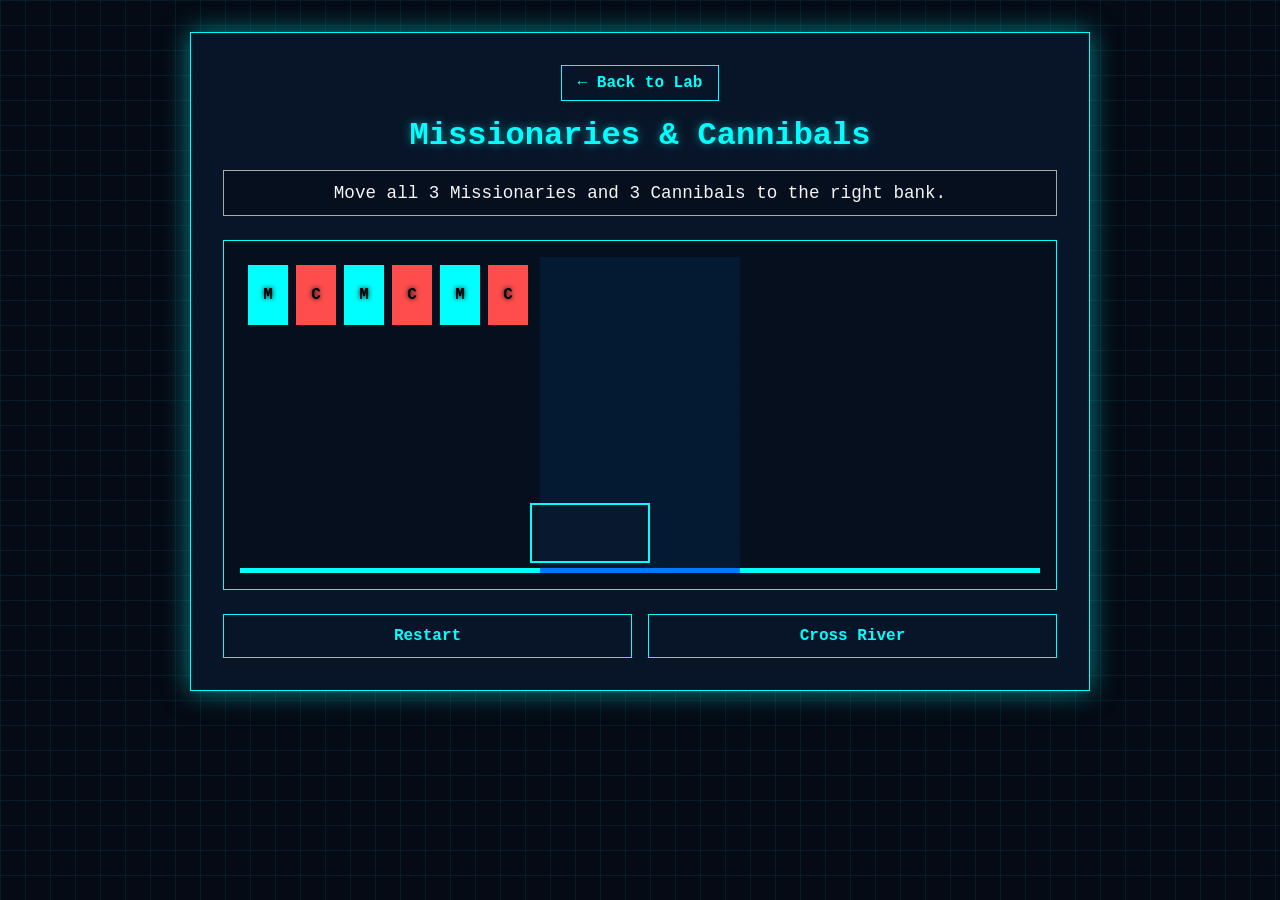
==== games/missionaries-cannibals/index.html @ 7570eb73 "Upload website files: index.html, style.css, and games folder" ====
<!DOCTYPE html>
<html lang="en">
<head>
    <meta charset="UTF-8">
    <meta name="viewport" content="width=device-width, initial-scale=1.0">
    <title>AI Sim: Missionaries & Cannibals</title>
    <link rel="stylesheet" href="style.css">
    <script src="script.js" defer></script>
</head>
<body>

    <div class="game-container">

        <header class="game-header">
            <a href="../../index.html" class="btn-back">&larr; Back to Lab</a>
            <h1>Missionaries & Cannibals</h1>
        </header>

        <div class="message-area">
            <p id="message">Move all 3 Missionaries and 3 Cannibals to the right bank. Good luck.</p>
        </div>

        <div class="simulation-world">
            
            <div class="bank dropzone" id="bank-left">
                </div>
            
            <div class="river">
                <div class="boat dropzone" id="boat">
                    </div>
            </div>

            <div class="bank dropzone" id="bank-right">
                </div>

        </div>
        
        <div class="controls">
            <button id="restart-button" class="btn-play">Restart</button>
            <button id="cross-river-button" class="btn-play">Cross River</button>
        </div>

    </div>

</body>
</html>
---- games/missionaries-cannibals/style.css ----
/* --- Global Variables & Theme Configuration --- */
:root {
    --bg-color: #050a14;
    --card-bg-color: rgba(10, 25, 47, 0.75);
    --primary-color: #00ffff;
    --primary-glow: rgba(0, 255, 255, 0.5);
    --secondary-color: #ffffff;
    --error-color: #ff4d4d; /* For Cannibals */
    --text-color: #f5f5f5;
    --text-muted: #aaa;
    --font-family: 'Consolas', 'Monaco', 'Menlo', 'Courier New', monospace;
}

/* --- Basic Reset --- */
* {
    margin: 0;
    padding: 0;
    box-sizing: border-box;
}

body {
    font-family: var(--font-family);
    background-color: var(--bg-color);
    color: var(--text-color);
    display: flex;
    justify-content: center;
    align-items: flex-start;
    min-height: 100vh;
    padding: 2rem 0;
    
    /* HUD grid background */
    background-image:
        linear-gradient(rgba(0, 255, 255, 0.07) 1px, transparent 1px),
        linear-gradient(90deg, rgba(0, 255, 255, 0.07) 1px, transparent 1px);
    background-size: 25px 25px;
}

.game-container {
    width: 90%;
    max-width: 900px;
    background-color: var(--card-bg-color);
    border: 1px solid var(--primary-color);
    box-shadow: 0 0 25px var(--primary-glow);
    backdrop-filter: blur(8px);
    padding: 2rem;
    text-align: center;
}

/* --- Header & Back Button --- */
.game-header {
    margin-bottom: 1rem;
}
.game-header h1 {
    font-size: 2rem;
    color: var(--primary-color);
    text-shadow: 0 0 8px var(--primary-glow);
    margin-top: 1rem;
}
.btn-back {
    display: inline-block;
    padding: 0.5rem 1rem;
    background-color: transparent;
    border: 1px solid var(--primary-color);
    color: var(--primary-color);
    text-decoration: none;
    font-weight: bold;
    transition: all 0.2s;
}
.btn-back:hover {
    background-color: var(--primary-color);
    color: #000;
    box-shadow: 0 0 15px var(--primary-glow);
}

/* --- Message Area --- */
.message-area {
    padding: 0.75rem;
    margin-bottom: 1.5rem;
    min-height: 2.5rem;
    background-color: rgba(5, 10, 20, 0.5);
    border: 1px solid var(--text-muted);
}
.message-area p {
    font-size: 1.1rem;
    transition: color 0.3s;
}
.message-area .win {
    color: var(--primary-color);
    font-weight: bold;
}
.message-area .lose {
    color: var(--error-color);
    font-weight: bold;
}

/* --- Simulation World --- */
.simulation-world {
    display: flex;
    width: 100%;
    height: 350px;
    border: 1px solid var(--primary-color);
    background-color: rgba(5, 10, 20, 0.5);
    padding: 1rem;
    align-items: flex-end; /* Puts items at the "bottom" */
}
.bank {
    flex: 1; /* Banks take up equal space */
    height: 100%;
    padding: 0.5rem;
    border-bottom: 5px solid var(--primary-color);
    display: flex;
    flex-wrap: wrap;
    gap: 0.5rem;
    align-content: flex-start;
}
.river {
    width: 200px;
    height: 100%;
    background-color: rgba(0, 50, 100, 0.3);
    position: relative;
    border-bottom: 5px solid #007bff;
}
.boat {
    width: 120px;
    height: 60px;
    background-color: var(--card-bg-color);
    border: 2px solid var(--primary-color);
    position: absolute;
    bottom: 5px; /* Just above the "ground" */
    left: -10px; /* Start at left bank */
    transition: left 0.7s ease-in-out;
    padding: 0.25rem;
    display: flex;
    gap: 0.25rem;
    justify-content: center;
    align-items: center;
}
.boat.on-right-bank {
    /* (200px river) - (120px boat) + 10px padding */
    left: 90px;
}

/* --- Characters --- */
.character {
    width: 40px;
    height: 60px;
    cursor: grab;
    transition: opacity 0.2s, box-shadow 0.2s;
    font-weight: bold;
    display: flex;
    justify-content: center;
    align-items: center;
    color: #000;
    user-select: none;
}
.missionary {
    background-color: var(--primary-color);
    text-shadow: 0 0 5px #000;
}
.cannibal {
    background-color: var(--error-color);
    text-shadow: 0 0 5px #000;
}

/* --- Drag-and-Drop Helper Classes --- */
.character.dragging {
    opacity: 0.5;
    cursor: grabbing;
}
.dropzone.drag-over {
    background-color: rgba(0, 255, 255, 0.1);
    box-shadow: 0 0 10px var(--primary-glow) inset;
}

/* --- Controls --- */
.controls {
    display: flex;
    gap: 1rem;
    margin-top: 1.5rem;
}

/* Re-use 'btn-play' style */
.btn-play {
    flex: 1;
    padding: 0.75rem;
    background-color: transparent;
    border: 1px solid var(--primary-color);
    color: var(--primary-color);
    font-family: var(--font-family);
    font-size: 1rem;
    font-weight: bold;
    cursor: pointer;
    transition: all 0.2s;
}
.btn-play:hover:not(:disabled) {
    background-color: var(--primary-color);
    color: #000;
    text-shadow: none;
    box-shadow: 0 0 15px var(--primary-glow);
}
.btn-play:disabled {
    border-color: #444;
    color: #777;
    cursor: not-allowed;
}
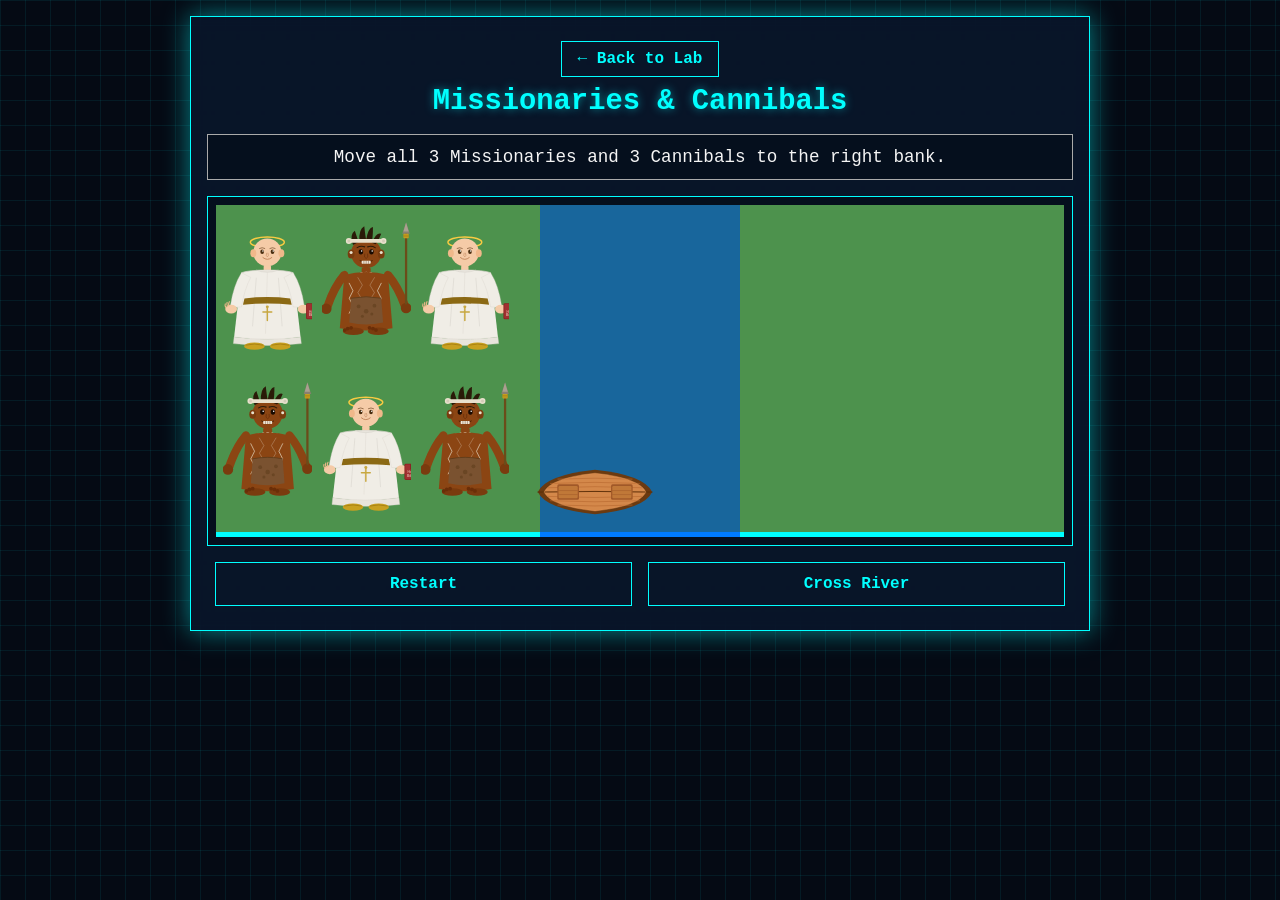
==== commit 3af62a1e: "Add SVG asset for missionary character in the missionaries-cannibals game" ====
--- a/games/missionaries-cannibals/index.html
+++ b/games/missionaries-cannibals/index.html
@@ -1,5 +1,6 @@
 <!DOCTYPE html>
 <html lang="en">
+
 <head>
     <meta charset="UTF-8">
     <meta name="viewport" content="width=device-width, initial-scale=1.0">
@@ -7,6 +8,7 @@
     <link rel="stylesheet" href="style.css">
     <script src="script.js" defer></script>
 </head>
+
 <body>
 
     <div class="game-container">
@@ -21,20 +23,20 @@
         </div>
 
         <div class="simulation-world">
-            
+
             <div class="bank dropzone" id="bank-left">
-                </div>
-            
+            </div>
+
             <div class="river">
                 <div class="boat dropzone" id="boat">
-                    </div>
+                </div>
             </div>
 
             <div class="bank dropzone" id="bank-right">
-                </div>
+            </div>
 
         </div>
-        
+
         <div class="controls">
             <button id="restart-button" class="btn-play">Restart</button>
             <button id="cross-river-button" class="btn-play">Cross River</button>
@@ -43,4 +45,5 @@
     </div>
 
 </body>
+
 </html>
--- a/games/missionaries-cannibals/style.css
+++ b/games/missionaries-cannibals/style.css
@@ -5,10 +5,14 @@
     --primary-color: #00ffff;
     --primary-glow: rgba(0, 255, 255, 0.5);
     --secondary-color: #ffffff;
-    --error-color: #ff4d4d; /* For Cannibals */
+    --error-color: #ff4d4d;
+    /* For Cannibals */
     --text-color: #f5f5f5;
     --text-muted: #aaa;
     --font-family: 'Consolas', 'Monaco', 'Menlo', 'Courier New', monospace;
+
+    /* CRITICAL FIX: Base sizes on standard units (Used for Desktop Cap) */
+    --river-width-ratio: 30%;
 }
 
 /* --- Basic Reset --- */
@@ -26,36 +30,39 @@
     justify-content: center;
     align-items: flex-start;
     min-height: 100vh;
-    padding: 2rem 0;
-    
+    padding: 1rem 0.5rem;
+
     /* HUD grid background */
     background-image:
         linear-gradient(rgba(0, 255, 255, 0.07) 1px, transparent 1px),
         linear-gradient(90deg, rgba(0, 255, 255, 0.07) 1px, transparent 1px);
     background-size: 25px 25px;
+    overflow-x: hidden;
 }
 
 .game-container {
-    width: 90%;
+    width: 95%;
     max-width: 900px;
     background-color: var(--card-bg-color);
     border: 1px solid var(--primary-color);
     box-shadow: 0 0 25px var(--primary-glow);
     backdrop-filter: blur(8px);
-    padding: 2rem;
+    padding: 1.5rem 1rem;
     text-align: center;
 }
 
-/* --- Header & Back Button --- */
+/* --- Header & Message Area --- */
 .game-header {
     margin-bottom: 1rem;
 }
+
 .game-header h1 {
-    font-size: 2rem;
+    font-size: 1.8rem;
     color: var(--primary-color);
     text-shadow: 0 0 8px var(--primary-glow);
-    margin-top: 1rem;
-}
+    margin-top: 0.5rem;
+}
+
 .btn-back {
     display: inline-block;
     padding: 0.5rem 1rem;
@@ -65,121 +72,146 @@
     text-decoration: none;
     font-weight: bold;
     transition: all 0.2s;
-}
+    position: relative;
+    z-index: 10;
+}
+
 .btn-back:hover {
     background-color: var(--primary-color);
     color: #000;
     box-shadow: 0 0 15px var(--primary-glow);
 }
 
-/* --- Message Area --- */
 .message-area {
     padding: 0.75rem;
-    margin-bottom: 1.5rem;
+    margin-bottom: 1rem;
     min-height: 2.5rem;
     background-color: rgba(5, 10, 20, 0.5);
     border: 1px solid var(--text-muted);
 }
+
 .message-area p {
     font-size: 1.1rem;
-    transition: color 0.3s;
-}
-.message-area .win {
-    color: var(--primary-color);
-    font-weight: bold;
-}
+}
+
 .message-area .lose {
     color: var(--error-color);
     font-weight: bold;
 }
 
-/* --- Simulation World --- */
+.win {
+    color: lightgreen;
+    font-weight: bold;
+}
+
+
+/* --- Simulation World (FLUID BASE) --- */
 .simulation-world {
     display: flex;
     width: 100%;
     height: 350px;
+    /* Base height */
     border: 1px solid var(--primary-color);
     background-color: rgba(5, 10, 20, 0.5);
-    padding: 1rem;
-    align-items: flex-end; /* Puts items at the "bottom" */
-}
+    padding: 0.5rem;
+    align-items: flex-end;
+
+    /* CRITICAL FIX: Removed min-width to allow shrinking */
+    overflow-x: hidden;
+}
+
 .bank {
-    flex: 1; /* Banks take up equal space */
+    flex: 1;
     height: 100%;
-    padding: 0.5rem;
+    padding: 0.25rem;
     border-bottom: 5px solid var(--primary-color);
+    background-color: rgb(77, 146, 77);
     display: flex;
     flex-wrap: wrap;
-    gap: 0.5rem;
+    gap: 0.25rem;
     align-content: flex-start;
 }
+
 .river {
     width: 200px;
+    /* Base desktop width */
     height: 100%;
-    background-color: rgba(0, 50, 100, 0.3);
+    background-color: rgba(34, 144, 217, 0.684);
     position: relative;
     border-bottom: 5px solid #007bff;
 }
+
+/* --- Boat and Character Sizing --- */
 .boat {
     width: 120px;
-    height: 60px;
-    background-color: var(--card-bg-color);
-    border: 2px solid var(--primary-color);
+    /* Base boat size */
+    height: 70px;
+    /* background-color: var(--card-bg-color); */
+    background-image: url(./assets/boat.svg);
+    background-repeat: no-repeat;
+    background-position: center;
+    background-size: 175%;
+    /* border: 2px solid var(--primary-color); */
     position: absolute;
-    bottom: 5px; /* Just above the "ground" */
-    left: -10px; /* Start at left bank */
+    bottom: 5px;
+    left: -5px;
     transition: left 0.7s ease-in-out;
-    padding: 0.25rem;
-    display: flex;
-    gap: 0.25rem;
+    padding: 0.5rem 0.25rem;
+    display: flex;
+    gap: 0.1rem;
     justify-content: center;
     align-items: center;
 }
+
 .boat.on-right-bank {
-    /* (200px river) - (120px boat) + 10px padding */
-    left: 90px;
-}
-
-/* --- Characters --- */
+    left: 85px;
+    /* Fixed position for 200px river */
+}
+
 .character {
-    width: 40px;
-    height: 60px;
+    /* CRITICAL FIX: Switched to fluid sizing based on bank width */
+    width: 30%;
+    /* Take up 30% of the available bank width (allowing 3 per row) */
+    /* height: 50px; */
+
+    min-width: 40px;
+    /* Ensure a stable minimum size on extremely small screens */
+    min-height: 50px;
+
+    padding: 3px;
+    object-fit: cover;
     cursor: grab;
-    transition: opacity 0.2s, box-shadow 0.2s;
     font-weight: bold;
     display: flex;
     justify-content: center;
     align-items: center;
     color: #000;
     user-select: none;
-}
+    font-size: 18px;
+}
+
 .missionary {
-    background-color: var(--primary-color);
-    text-shadow: 0 0 5px #000;
-}
+    /* background-color: var(--primary-color); */
+    /* text-shadow: 0 0 5px #000; */
+    height: 49%;
+    min-height: 70px;
+}
+
 .cannibal {
-    background-color: var(--error-color);
-    text-shadow: 0 0 5px #000;
-}
-
-/* --- Drag-and-Drop Helper Classes --- */
-.character.dragging {
-    opacity: 0.5;
-    cursor: grabbing;
-}
-.dropzone.drag-over {
-    background-color: rgba(0, 255, 255, 0.1);
-    box-shadow: 0 0 10px var(--primary-glow) inset;
+    /* background-color: var(--error-color); */
+    /* text-shadow: 0 0 5px #000; */
+    height: 49%;
+    min-height: 70px;
 }
 
 /* --- Controls --- */
 .controls {
     display: flex;
     gap: 1rem;
-    margin-top: 1.5rem;
-}
-
-/* Re-use 'btn-play' style */
+    margin-top: 1rem;
+    padding: 0 0.5rem;
+}
+
 .btn-play {
     flex: 1;
     padding: 0.75rem;
@@ -192,14 +224,44 @@
     cursor: pointer;
     transition: all 0.2s;
 }
-.btn-play:hover:not(:disabled) {
-    background-color: var(--primary-color);
-    color: #000;
-    text-shadow: none;
-    box-shadow: 0 0 15px var(--primary-glow);
-}
-.btn-play:disabled {
-    border-color: #444;
-    color: #777;
-    cursor: not-allowed;
-}+
+/*
+|--------------------------------------------------------------------------
+| MEDIA QUERY: FLUID SCALING FOR MOBILE (Screen Width < 600px)
+|--------------------------------------------------------------------------
+| Ensures that the river and boat shrink while the characters maintain a 
+| minimum size for visibility.
+*/
+@media (max-width: 600px) {
+
+    /* Reduce overall width to prevent excessive side margins */
+    .game-container {
+        max-width: 450px;
+    }
+
+    /* Shrink the river and boat proportionally */
+    .river {
+        width: 100px;
+    }
+
+    .boat {
+        width: 80px;
+        height: 55px;
+    }
+
+    /* Adjust boat position for the new fluid/fixed river width */
+    .boat.on-right-bank {
+        /* River width (100px) - Boat width (80px) + 5px offset = 25px */
+        left: 25px;
+    }
+
+    /* CRITICAL FIX: Ensure characters stay within bank bounds on mobile */
+    .character {
+        width: 30px;
+        /* Force minimum necessary width */
+        font-size: 12px;
+        min-width: 30px;
+        min-height: 40px;
+        height: 40px;
+    }
+}
